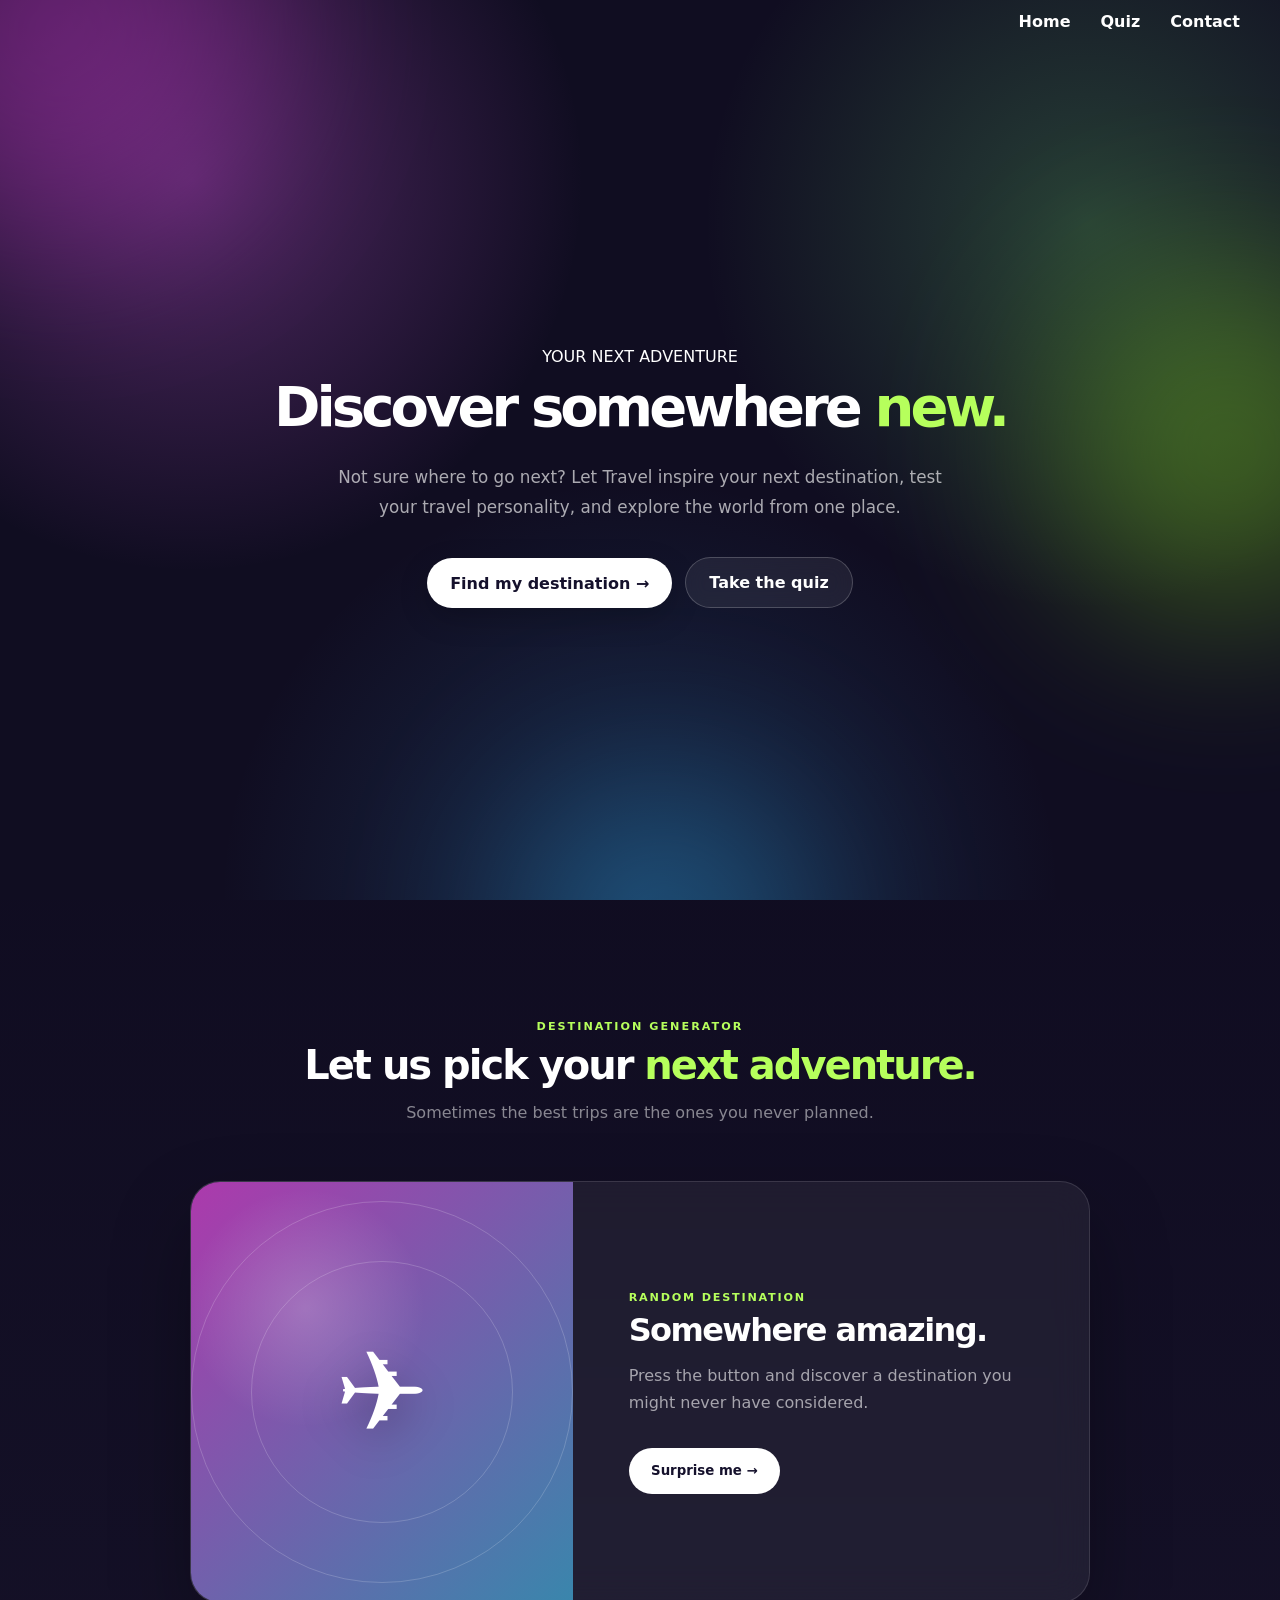
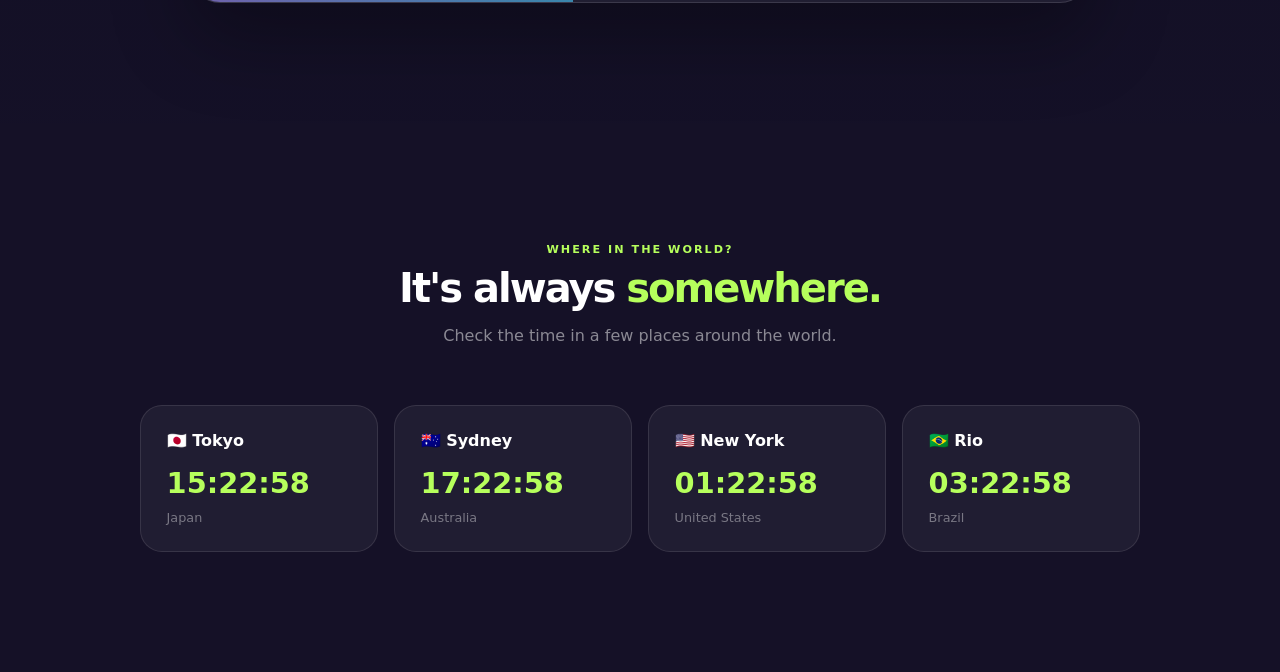
==== index.html @ df2f8a09 "Add files via upload" ====
<!DOCTYPE html>
<html lang="en">
<head>
    <meta charset="UTF-8">
    <meta name="viewport" content="width=device-width, initial-scale=1.0">
    <link rel="stylesheet" href="stylehome.css">

    <title>Home</title>
</head>
<body>

    <!-- naviatie -->
    <div class="container">
        <nav class="navbar">
            <div class="nav-right">
                <a href="index.html">Home</a>
                <a href="quiz.html" class="is-active">Quiz</a>
                <a href="contact.html">Contact</a>
            </div>
        </nav>
    </div>



    <!-- hero -->

    <main>

        <section class="home-hero">

            <div class="hero-glow hero-glow-1"></div>
            <div class="hero-glow hero-glow-2"></div>
            <div class="hero-glow hero-glow-3"></div>

            <div class="home-hero-content">

                <p class="home-eyebrow">
                    YOUR NEXT ADVENTURE
                </p>

                <h1>
                    Discover somewhere
                    <span>new.</span>
                </h1>

                <p class="home-description">
                    Not sure where to go next?
                    Let Travel inspire your next destination,
                    test your travel personality, and explore
                    the world from one place.
                </p>

                <div class="home-buttons">
                    <a href="#generator" class="home-primary-button">
                        Find my destination →
                    </a>

                    <a href="quiz.html" class="home-secondary-button">
                        Take the quiz
                    </a>
                </div>


            </div>

        </section>


        <!-- generator -->

        <section class="destination-section" id="generator">

            <div class="section-heading">

                <p>DESTINATION GENERATOR</p>

                <h2>
                    Let us pick your
                    <span>next adventure.</span>
                </h2>

                <span>
                    Sometimes the best trips are the ones
                    you never planned.
                </span>

            </div>


            <div class="destination-card">

                <div class="destination-image">
                    <span>✈️</span>
                </div>

                <div class="destination-info">

                    <span class="destination-type">
                        RANDOM DESTINATION
                    </span>

                    <h3 id="destinationName">
                        Somewhere amazing.
                    </h3>

                    <p id="destinationDescription">
                        Press the button and discover a destination
                        you might never have considered.
                    </p>

                    <button class="generate-button" id="generateButton">
                        Surprise me →
                    </button>

                </div>

            </div>

        </section>


        <!-- klok -->

        <section class="clock-section">

            <div class="section-heading">

                <p>WHERE IN THE WORLD?</p>

                <h2>
                    It's always
                    <span>somewhere.</span>
                </h2>

                <span>
                    Check the time in a few places around the world.
                </span>

            </div>

            <div class="clock-grid">

                <div class="clock-card">
                    <span class="clock-city">🇯🇵 Tokyo</span>
                    <span class="world-time" data-timezone="Asia/Tokyo">--:--</span>
                    <span>Japan</span>
                </div>

                <div class="clock-card">
                    <span class="clock-city">🇦🇺 Sydney</span>
                    <span class="world-time" data-timezone="Australia/Sydney">--:--</span>
                    <span>Australia</span>
                </div>

                <div class="clock-card">
                    <span class="clock-city">🇺🇸 New York</span>
                    <span class="world-time" data-timezone="America/New_York">--:--</span>
                    <span>United States</span>
                </div>

                <div class="clock-card">
                    <span class="clock-city">🇧🇷 Rio</span>
                    <span class="world-time" data-timezone="America/Sao_Paulo">--:--</span>
                    <span>Brazil</span>
                </div>

            </div>

        </section>

    </main>


 
<script src="script.js"></script>


</body>
</html>
---- stylehome.css ----
* {
    box-sizing: border-box;
}

body {
    margin: 0;
    font-family: 'Poppins', system-ui, -apple-system, sans-serif;
    background: hsl(250, 45%, 9%);
    color: white;
    min-height: 100vh;
}

.container {
    display: flex;
    flex-direction: column;
    gap: 0px;
}

.navbar {
    display: flex;
    position: fixed;
    padding: 12px 40px;
    width: 100%;
    justify-content: space-between;
    z-index: 100;
    box-sizing: border-box;
}

.nav-right {
    display: flex;
    gap: 30px;
    margin-left: auto;
    z-index: 10;
}

.nav-right a {
    color: white;
    text-decoration: none;
    font-weight: 700;
}

.nav-right a:hover {
    text-decoration: underline;
}

.random {
    background: linear-gradient(
        to right,
        hsl(300, 50%, 59%),
        hsl(87, 100%, 75%),
        hsl(200, 50%, 59%)
    );
    justify-content: flex-start;
    padding-left: 80px;
    padding-right: 100%;
    box-sizing: border-box;
    position: relative;
    overflow: hidden;
    min-height: 100vh;
}

.random > .content {
    color: white;
    display: flex;
}



.home-hero {
    min-height: 100vh;

    display: flex;
    align-items: center;
    justify-content: center;

    position: relative;
    overflow: hidden;

    padding: 140px 30px 100px;

    text-align: center;

    background:
        radial-gradient(
            circle at 15% 20%,
            rgba(200, 90, 220, 0.35),
            transparent 30%
        ),
        radial-gradient(
            circle at 85% 25%,
            rgba(120, 240, 130, 0.22),
            transparent 30%
        ),
        radial-gradient(
            circle at 50% 100%,
            rgba(60, 150, 220, 0.22),
            transparent 38%
        ),
        hsl(250, 45%, 9%);
}


/*  glowing  */

.hero-glow {
    position: absolute;

    border-radius: 50%;

    filter: blur(90px);

    pointer-events: none;

    opacity: 0.35;
}

.hero-glow-1 {
    width: 420px;
    height: 420px;

    background: hsl(300, 60%, 50%);

    top: -180px;
    left: -150px;
}

.hero-glow-2 {
    width: 350px;
    height: 350px;

    background: hsl(87, 80%, 50%);

    right: -120px;
    top: 30%;
}

.hero-glow-3 {
    width: 300px;
    height: 300px;

    background: hsl(200, 70%, 50%);

    bottom: -180px;
    left: 40%;
}


.home-hero-content {
    position: relative;

    z-index: 2;

    max-width: 900px;
}



/* h1 */

.home-hero h1 {
    margin: 0;

    max-width: 900px;

    font-size: 3.5rem;

    line-height: 0.88;

    letter-spacing: -0.07em;

    font-weight: 800;
}

.home-hero h1 span {
    color: hsl(87, 100%, 68%);
}


/* contznt */

.home-description {
    max-width: 620px;

    margin: 2rem auto 2.2rem;

    color: rgba(255, 255, 255, 0.65);

    font-size: 1.05rem;

    line-height: 1.75;
}


/* buttons */

.home-buttons {
    display: flex;

    justify-content: center;

    align-items: center;

    gap: 0.8rem;

    flex-wrap: wrap;
}


.home-primary-button,
.home-secondary-button {
    display: inline-flex;

    align-items: center;
    justify-content: center;

    padding: 0.95rem 1.45rem;

    border-radius: 999px;

    text-decoration: none;

    font-weight: 700;

    transition:
        transform 0.25s ease,
        box-shadow 0.25s ease,
        background 0.25s ease;
}


.home-primary-button {
    background: white;

    color: hsl(250, 45%, 12%);

    box-shadow:
        0 10px 30px rgba(0, 0, 0, 0.2);
}


.home-secondary-button {
    background: rgba(255, 255, 255, 0.07);

    border: 1px solid rgba(255, 255, 255, 0.2);

    color: white;

    backdrop-filter: blur(10px);
}


.home-primary-button:hover,
.home-secondary-button:hover {
    transform: translateY(-4px);
}


.home-primary-button:hover {
    box-shadow:
        0 18px 40px rgba(0, 0, 0, 0.35);
}


.home-secondary-button:hover {
    background: rgba(255, 255, 255, 0.13);
}


/* scroll */

.hero-scroll {
    display: flex;

    align-items: center;
    justify-content: center;

    gap: 0.6rem;

    margin-top: 4rem;

    color: rgba(255, 255, 255, 0.35);

    font-size: 0.7rem;

    text-transform: uppercase;

    letter-spacing: 0.14em;
}


.hero-scroll span {
    width: 18px;
    height: 28px;

    display: block;

    border: 1px solid rgba(255, 255, 255, 0.3);

    border-radius: 999px;

    position: relative;
}


.hero-scroll span::after {
    content: "";

    position: absolute;

    width: 3px;
    height: 6px;

    left: 50%;
    top: 6px;

    transform: translateX(-50%);

    border-radius: 999px;

    background: white;

    opacity: 0.7;
}


/* sections*/

.section-heading {
    max-width: 700px;

    margin: 0 auto 3.5rem;

    text-align: center;
}


.section-heading p {
    margin: 0 0 0.8rem;

    color: hsl(87, 100%, 68%);

    font-size: 0.7rem;

    font-weight: 800;

    letter-spacing: 0.18em;
}


.section-heading h2 {
    margin: 0 0 1rem;

    font-size: 2.5rem;

    line-height: 0.95;

    letter-spacing: -0.05em;
}


.section-heading h2 span {
    color: hsl(87, 100%, 68%);
}


.section-heading > span {
    display: block;

    color: rgba(255, 255, 255, 0.5);

    line-height: 1.6;
}


/* generator */

.destination-section {
    padding: 120px 20px;

    background:
        linear-gradient(
            180deg,
            hsl(250, 45%, 9%),
            hsl(250, 40%, 11%)
        );
}


.destination-card {
    width: 100%;
    max-width: 900px;

    min-height: 420px;

    margin: 0 auto;

    display: grid;

    grid-template-columns: 0.85fr 1.15fr;

    overflow: hidden;

    border-radius: 30px;

    background: rgba(255, 255, 255, 0.06);

    border: 1px solid rgba(255, 255, 255, 0.12);

    box-shadow:
        0 35px 80px rgba(0, 0, 0, 0.3);

    backdrop-filter: blur(18px);
}


/* image  */

.destination-image {
    min-height: 420px;

    display: flex;

    align-items: center;
    justify-content: center;

    position: relative;

    overflow: hidden;

    font-size: 7rem;

    background:
        radial-gradient(
            circle at 30% 30%,
            rgba(255, 255, 255, 0.2),
            transparent 30%
        ),
        linear-gradient(
            135deg,
            hsl(300, 50%, 45%),
            hsl(200, 50%, 45%)
        );
}


.destination-image::before,
.destination-image::after {
    content: "";

    position: absolute;

    border-radius: 50%;

    border: 1px solid rgba(255, 255, 255, 0.18);
}


.destination-image::before {
    width: 260px;
    height: 260px;
}


.destination-image::after {
    width: 380px;
    height: 380px;
}


.destination-image span {
    position: relative;

    z-index: 2;

    filter: drop-shadow(
        0 15px 20px rgba(0, 0, 0, 0.25)
    );
}


/* info */

.destination-info {
    padding: 3.5rem;

    display: flex;

    flex-direction: column;

    justify-content: center;
}


.destination-type {
    color: hsl(87, 100%, 68%);

    font-size: 0.7rem;

    font-weight: 800;

    letter-spacing: 0.16em;
}


.destination-info h3 {
    margin: 0.7rem 0 1rem;

    font-size: 2rem;

    line-height: 0.95;

    letter-spacing: -0.05em;
}


.destination-info p {
    margin: 0 0 2rem;

    max-width: 450px;

    color: rgba(255, 255, 255, 0.6);

    line-height: 1.7;
}


.generate-button {
    align-self: flex-start;

    border: none;

    padding: 0.95rem 1.4rem;

    border-radius: 999px;

    background: white;

    color: hsl(250, 45%, 12%);

    font-family: inherit;

    font-weight: 700;

    cursor: pointer;

    transition:
        transform 0.25s ease,
        box-shadow 0.25s ease;
}


.generate-button:hover {
    transform: translateY(-4px);

    box-shadow:
        0 15px 30px rgba(0, 0, 0, 0.3);
}


/* klok */

.clock-section {
    padding: 120px 20px;

    background:
        hsl(250, 40%, 11%);
}


.clock-grid {
    max-width: 1000px;

    margin: 0 auto;

    display: grid;

    grid-template-columns:
        repeat(4, 1fr);

    gap: 1rem;
}


.clock-card {
    padding: 1.6rem;

    border-radius: 22px;

    background: rgba(255, 255, 255, 0.05);

    border: 1px solid rgba(255, 255, 255, 0.1);

    transition:
        transform 0.25s ease,
        background 0.25s ease,
        border-color 0.25s ease;
}


.clock-card:hover {
    transform: translateY(-6px);

    background: rgba(255, 255, 255, 0.08);

    border-color: rgba(255, 255, 255, 0.2);
}


.clock-city {
    display: block;

    margin-bottom: 1rem;

    font-weight: 700;
}


.world-time {
    display: block;

    margin-bottom: 0.4rem;

    color: hsl(87, 100%, 68%);

    font-size: 1.8rem;

    font-weight: 600;

    font-variant-numeric: tabular-nums;
}


.clock-card > span:last-child {
    color: rgba(255, 255, 255, 0.4);

    font-size: 0.8rem;
}
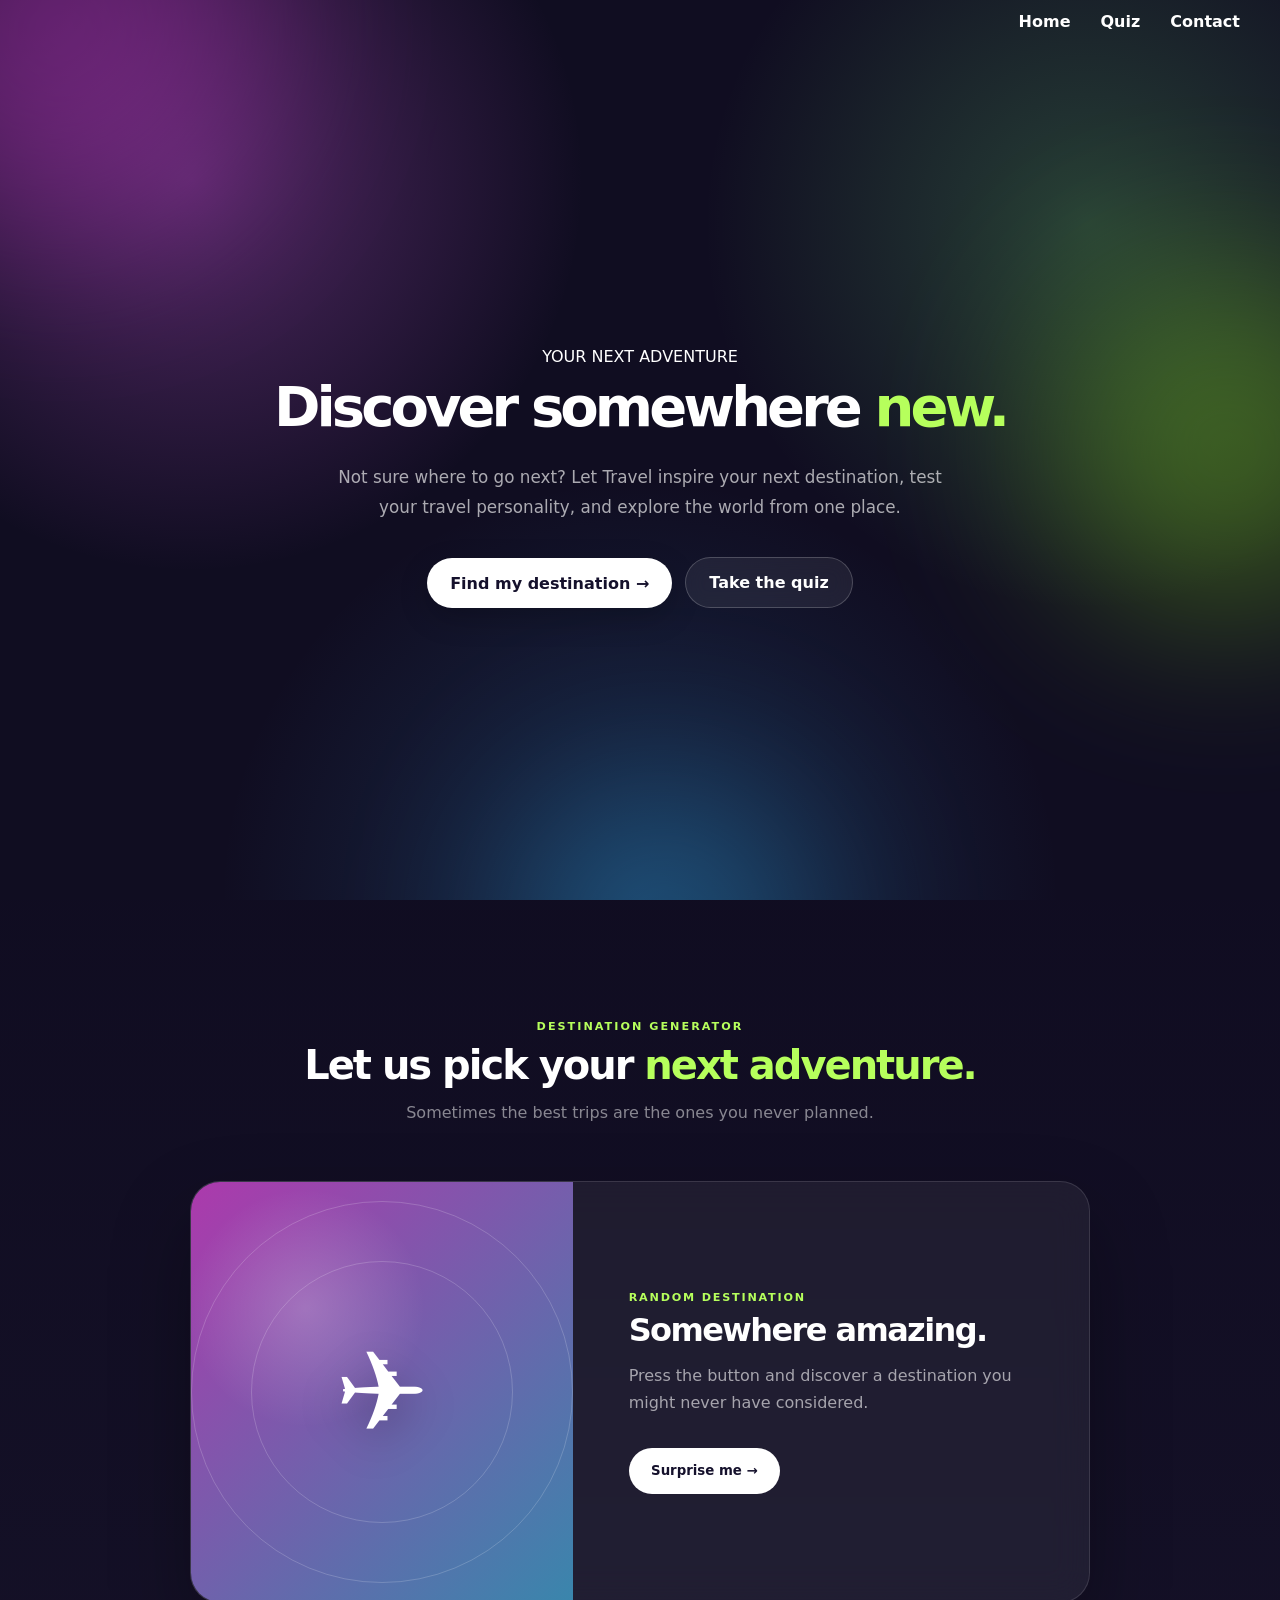
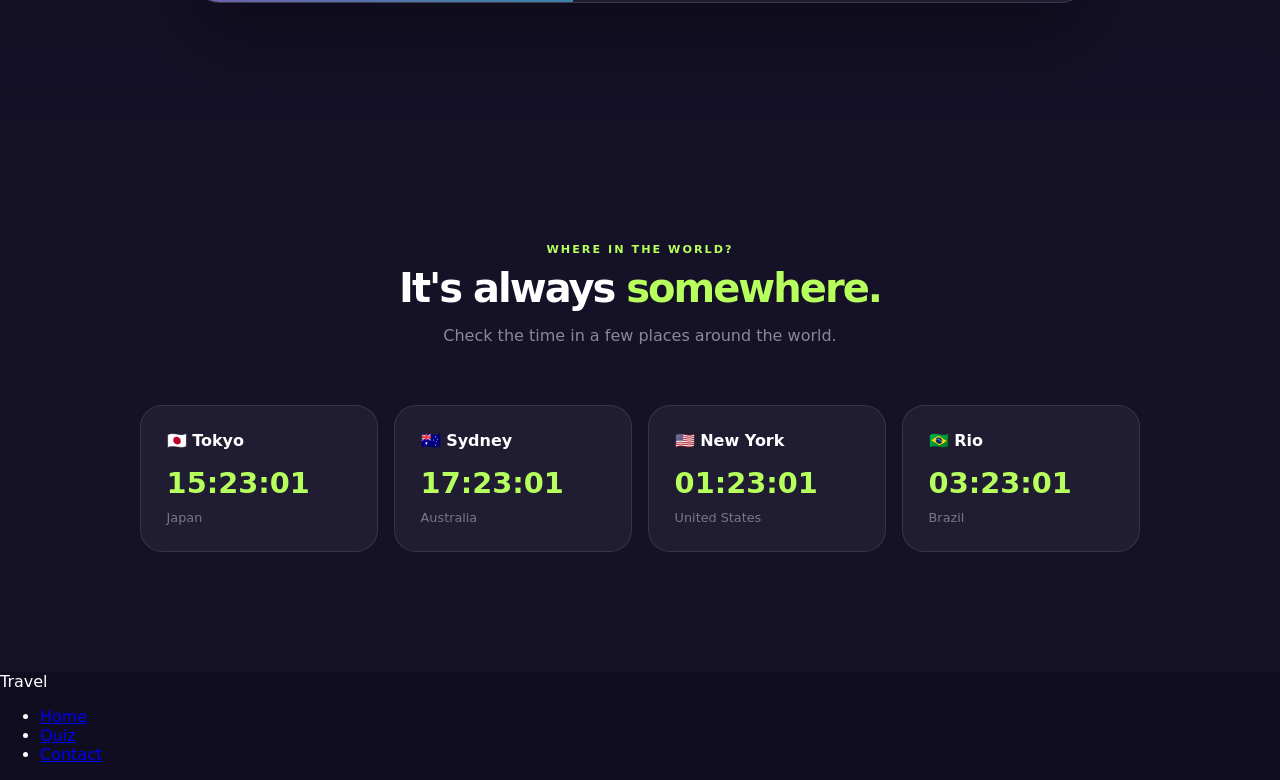
==== commit d196c7a1: "Add footer with navigation links Added a footer section with brand and links." ====
--- a/index.html
+++ b/index.html
@@ -174,7 +174,21 @@
  
 <script src="script.js"></script>
 
+    <footer class="site-footer">
+        <span class="footer-brand">Travel</span>
+        <ul class="footer-links">
+            <li><a href="index.html">Home</a></li>
+            <li><a href="quiz.html">Quiz</a></li>
+            <li><a href="contact.html">Contact</a></li>
+        </ul>
+    </footer>
+
 
 </body>
 </html>
 
+
+
+</body>
+</html>
+
